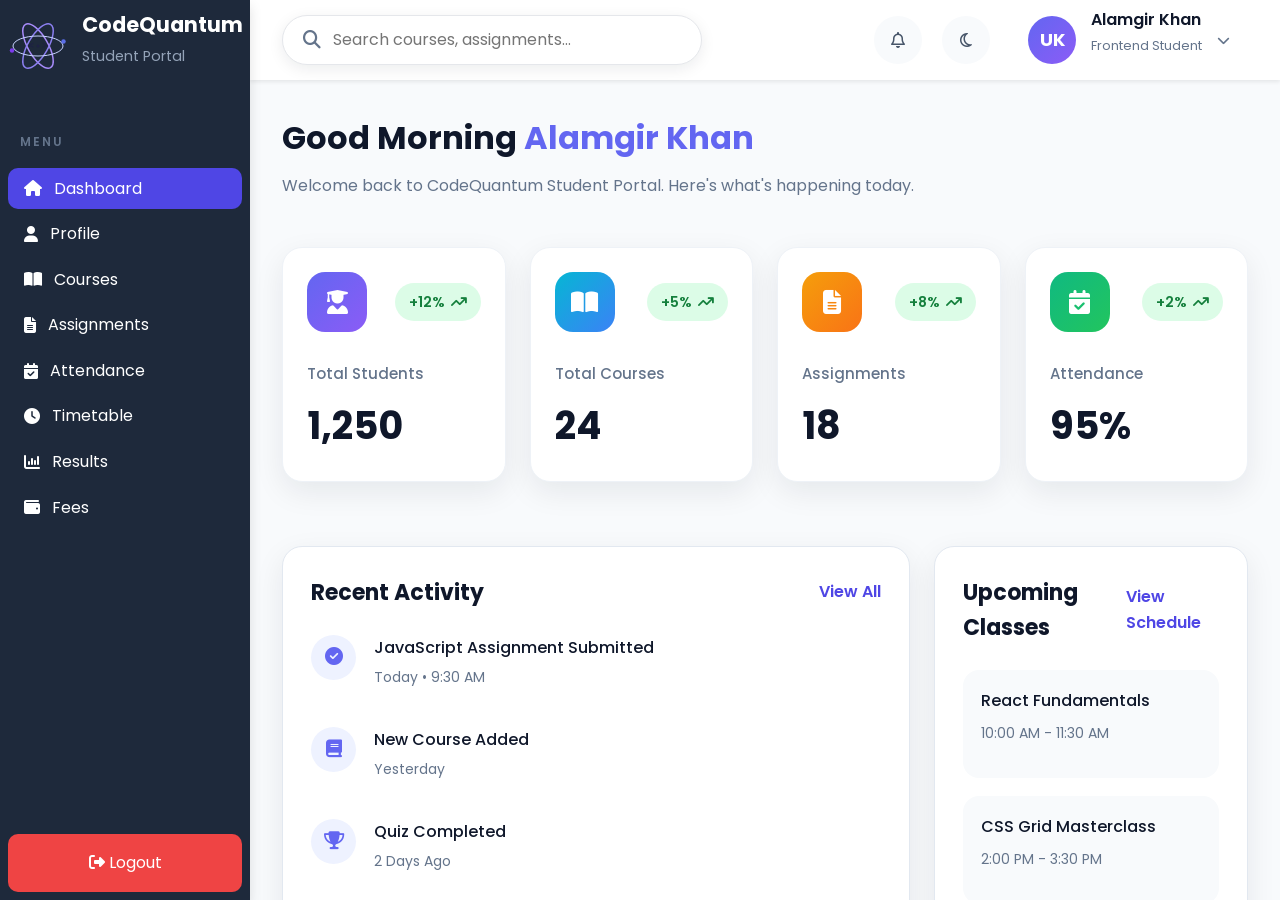
==== index.html @ ae601ecf "feat: add course progress section" ====
<!DOCTYPE html>
<html lang="en">

<head>
    <meta charset="UTF-8">
    <meta name="viewport" content="width=device-width, initial-scale=1.0">
    <title>CodeQuantum Student Portal</title>

    <!-- Font Awesome -->
    <link rel="stylesheet" href="https://cdnjs.cloudflare.com/ajax/libs/font-awesome/6.6.0/css/all.min.css">

    <!-- Main CSS -->
    <link rel="stylesheet" href="./css/main.css">
</head>

<body>

    <div class="app">

        <!-- Sidebar -->
        <aside class="sidebar">

            <!-- Logo -->
            <div class="logo">

                <div class="atom-logo">

                    <svg viewBox="0 0 240 200" xmlns="http://www.w3.org/2000/svg">
 
                        <!-- Orbit Rings -->
                        <ellipse cx="120" cy="100" rx="100" ry="40"
                            fill="none"
                            stroke="#a78bfa"
                            stroke-width="6"
                            transform="rotate(60 120 100)" />
 
                        <ellipse cx="120" cy="100" rx="100" ry="40"
                            fill="none"
                            stroke="#8b7ff0"
                            stroke-width="6"
                            transform="rotate(-60 120 100)" />
 
                        <ellipse cx="120" cy="100" rx="100" ry="40"
                            fill="none"
                            stroke="#c7d2fe"
                            stroke-width="4" />
 
                        <!-- Electrons -->
                        <circle cx="16" cy="118" r="9" fill="#7c3aed" />
                        <circle cx="222" cy="82" r="9" fill="#5b6ee8" />
 
                        <!-- Center -->
                        <g transform="translate(120,100)">
                            <text
                                x="-38"
                                y="8"
                                font-family="Menlo, Consolas, monospace"
                                font-size="34"
                                font-weight="600"
                                fill="#1e2144">&lt;</text>
 
                            <circle cx="0" cy="0" r="6" fill="#1e2144" />
 
                            <text
                                x="18"
                                y="8"
                                font-family="Menlo, Consolas, monospace"
                                font-size="34"
                                font-weight="600"
                                fill="#1e2144">&gt;</text>
                        </g>
 
                    </svg>

                </div>

                <div class="logo-text">
                    <h1>CodeQuantum</h1>
                    <p>Student Portal</p>
                </div>

            </div>

            <!-- Navigation -->
            <nav class="navigation">

                <h3 class="menu-title">MENU</h3>

                <ul>

                    <li>
                        <a href="index.html" class="active">
                            <i class="fa-solid fa-house"></i>
                            <span>Dashboard</span>
                        </a>
                    </li>

                    <li>
                        <a href="profile.html">
                            <i class="fa-solid fa-user"></i>
                            <span>Profile</span>
                        </a>
                    </li>

                    <li>
                        <a href="courses.html">
                            <i class="fa-solid fa-book-open"></i>
                            <span>Courses</span>
                        </a>
                    </li>

                    <li>
                        <a href="assignments.html">
                            <i class="fa-solid fa-file-lines"></i>
                            <span>Assignments</span>
                        </a>
                    </li>

                    <li>
                        <a href="attendance.html">
                            <i class="fa-solid fa-calendar-check"></i>
                            <span>Attendance</span>
                        </a>
                    </li>

                    <li>
                        <a href="timetable.html">
                            <i class="fa-solid fa-clock"></i>
                            <span>Timetable</span>
                        </a>
                    </li>

                    <li>
                        <a href="results.html">
                            <i class="fa-solid fa-chart-column"></i>
                            <span>Results</span>
                        </a>
                    </li>

                    <li>
                        <a href="fees.html">
                            <i class="fa-solid fa-wallet"></i>
                            <span>Fees</span>
                        </a>
                    </li>

                </ul>

            </nav>

            <!-- Logout -->
            <div class="logout">

                <button>
 
                    <i class="fa-solid fa-right-from-bracket"></i>
 
                    <span>Logout</span>
 
                </button>

            </div>

        </aside>

        <!--  Main Content -->
        <main class="main-content">

            <!-- Header -->
            <header class="header">

                <!-- Header Left -->
                <div class="header-left">

                    <!-- Menu Button -->
                    <button class="menu-toggle" aria-label="Open Sidebar">
                        <i class="fa-solid fa-bars"></i>
                    </button>

                    <!-- Search -->
                    <div class="search-box">

                        <i class="fa-solid fa-magnifying-glass"></i>

                        <input type="search" placeholder="Search courses, assignments..." aria-label="Search">

                    </div>

                </div>

                <!-- Header Right -->
                <div class="header-right">

                    <!-- Notifications -->
                    <button class="icon-button" aria-label="Notifications">
                        <i class="fa-regular fa-bell"></i>
                    </button>

                    <!-- Dark Mode -->
                    <button class="icon-button" aria-label="Toggle Theme">
                        <i class="fa-regular fa-moon"></i>
                    </button>

                    <!-- Profile -->
                    <div class="profile">

                        <div class="profile-avatar">
                            UK
                        </div>

                        <div class="profile-info">
                            <h4>Alamgir Khan</h4>
                            <p>Frontend Student</p>
                        </div>

                        <i class="fa-solid fa-chevron-down"></i>

                    </div>

                </div>

            </header>

            <!-- Dashboard -->
            <section class="dashboard">

                <!-- Sprint 3 -->
                <!-- Dashboard Cards -->

                <!-- Sprint 4 -->
                <!-- Welcome Banner -->

                <!-- Welcome Section -->

                <div class="welcome-section">

                    <div class="welcome-text">

                        <h2>Good Morning
                            <span>Alamgir Khan</span>
                        </h2>

                        <p>
                            Welcome back to CodeQuantum Student Portal. Here's what's happening today.
                        </p>

                    </div>

                </div>

                <!-- Statistics -->

                <div class="stats-grid">

                    <!-- Students Card -->
                    <div class="stat-card">
                        <div class="card-header">
                            <div class="card-icon students">
                                <i class="fa-solid fa-user-graduate"></i>
                            </div>
                            <span class="growth positive">
                                +12%
                                <i class="fa-solid fa-arrow-trend-up"></i>
                            </span>
                        </div>
                        <div class="card-body">
                            <h4>Total Students</h4>
                            <h2>1,250</h2>
                        </div>
                    </div>

                    <!-- Courses Card -->
                    <div class="stat-card">
                        <div class="card-header">
                            <div class="card-icon courses">
                                <i class="fa-solid fa-book-open"></i>
                            </div>
                            <span class="growth positive">
                                +5%
                                <i class="fa-solid fa-arrow-trend-up"></i>
                            </span>
                        </div>
                        <div class="card-body">
                            <h4>Total Courses</h4>
                            <h2>24</h2>
                        </div>
                    </div>

                    <!-- Assignments Card -->
                    <div class="stat-card">
                        <div class="card-header">
                            <div class="card-icon assignments">
                                <i class="fa-solid fa-file-lines"></i>
                            </div>
                            <span class="growth positive">
                                +8%
                                <i class="fa-solid fa-arrow-trend-up"></i>
                            </span>
                        </div>
                        <div class="card-body">
                            <h4>Assignments</h4>
                            <h2>18</h2>
                        </div>
                    </div>

                    <!-- Attendance Card -->
                    <div class="stat-card">
                        <div class="card-header">
                            <div class="card-icon attendance">
                                <i class="fa-solid fa-calendar-check"></i>
                            </div>
                            <span class="growth positive">
                                +2%
                                <i class="fa-solid fa-arrow-trend-up"></i>
                            </span>
                        </div>
                        <div class="card-body">
                            <h4>Attendance</h4>
                            <h2>95%</h2>
                        </div>
                    </div>

                </div>

                <!-- Sprint 5 -->
                <!-- Charts -->

                <!-- Sprint 6 -->
                <!-- Tables -->

                <!-- Dashboard Bottom -->
                <div class="dashboard-bottom">

                    <!-- Recent Activity -->
                    <div class="activity-card">

                        <div class="section-title">
                            <h3>Recent Activity</h3>
                            <a href="#">View All</a>
                        </div>

                        <ul class="activity-list">

                            <li>
                                <i class="fa-solid fa-circle-check"></i>
                                <div>
                                    <h4>JavaScript Assignment Submitted</h4>
                                    <p>Today • 9:30 AM</p>
                                </div>
                            </li>

                            <li>
                                <i class="fa-solid fa-book"></i>
                                <div>
                                    <h4>New Course Added</h4>
                                    <p>Yesterday</p>
                                </div>
                            </li>

                            <li>
                                <i class="fa-solid fa-trophy"></i>
                                <div>
                                    <h4>Quiz Completed</h4>
                                    <p>2 Days Ago</p>
                                </div>
                            </li>

                        </ul>

                    </div>

                    <!-- Upcoming Classes -->
                    <div class="schedule-card">

                        <div class="section-title">
                            <h3>Upcoming Classes</h3>
                            <a href="#">View Schedule</a>
                        </div>

                        <div class="schedule-item">
                            <h4>React Fundamentals</h4>
                            <p>10:00 AM - 11:30 AM</p>
                        </div>

                        <div class="schedule-item">
                            <h4>CSS Grid Masterclass</h4>
                            <p>2:00 PM - 3:30 PM</p>
                        </div>

                        <div class="schedule-item">
                            <h4>JavaScript ES6</h4>
                            <p>4:00 PM - 5:30 PM</p>
                        </div>

                    </div>

                </div>

                <!-- ========================================================= -->
                <!-- Learning Progress -->
                <!-- ========================================================= -->
                <div class="progress-section">

                    <div class="section-title">
                        <h3>Learning Progress</h3>
                        <a href="#">View Details</a>
                    </div>

                    <div class="progress-grid">

                        <!-- HTML -->
                        <div class="progress-card">
                            <div class="progress-info">
                                <h4>HTML</h4>
                                <span>95%</span>
                            </div>
                            <div class="progress-bar">
                                <div class="progress-fill html"></div>
                            </div>
                        </div>

                        <!-- CSS -->
                        <div class="progress-card">
                            <div class="progress-info">
                                <h4>CSS</h4>
                                <span>90%</span>
                            </div>
                            <div class="progress-bar">
                                <div class="progress-fill css"></div>
                            </div>
                        </div>

                        <!-- JavaScript -->
                        <div class="progress-card">
                            <div class="progress-info">
                                <h4>JavaScript</h4>
                                <span>70%</span>
                            </div>
                            <div class="progress-bar">
                                <div class="progress-fill js"></div>
                            </div>
                        </div>

                    </div>

                </div>

                <!-- ========================================================= -->
                <!-- Upcoming Assignments -->
                <!-- ========================================================= -->
                <section class="assignments-section">

                    <div class="section-title">
                        <h3>Upcoming Assignments</h3>
                        <a href="#">View All</a>
                    </div>

                    <div class="assignment-card">
                        <div class="assignment-left">
                            <i class="fa-solid fa-file-code"></i>
                            <div>
                                <h4>JavaScript Student Portal</h4>
                                <p>Due Tomorrow</p>
                            </div>
                        </div>
                        <div class="assignment-right">
                            <span class="status in-progress">In Progress</span>
                            <span>80%</span>
                        </div>
                    </div>

                    <div class="assignment-card">
                        <div class="assignment-left">
                            <i class="fa-solid fa-palette"></i>
                            <div>
                                <h4>CSS Dashboard Design</h4>
                                <p>15 July 2026</p>
                            </div>
                        </div>
                        <div class="assignment-right">
                            <span class="status pending">Pending</span>
                            <span>45%</span>
                        </div>
                    </div>

                    <div class="assignment-card">
                        <div class="assignment-left">
                            <i class="fa-brands fa-react"></i>
                            <div>
                                <h4>React Fundamentals</h4>
                                <p>18 July 2026</p>
                            </div>
                        </div>
                        <div class="assignment-right">
                            <span class="status not-started">Not Started</span>
                            <span>10%</span>
                        </div>
                    </div>

                </section>

                <!-- ========================================================= -->
                <!-- Course Progress -->
                <!-- ========================================================= -->
                <section class="course-progress">

                    <div class="section-title">
                        <h3>Course Progress</h3>
                        <a href="#">View Details</a>
                    </div>

                    <div class="progress-item">
                        <div class="progress-header">
                            <span>HTML & CSS</span>
                            <span>100%</span>
                        </div>
                        <div class="progress-bar">
                            <div class="progress-fill html"></div>
                        </div>
                    </div>

                    <div class="progress-item">
                        <div class="progress-header">
                            <span>JavaScript</span>
                            <span>80%</span>
                        </div>
                        <div class="progress-bar">
                            <div class="progress-fill javascript"></div>
                        </div>
                    </div>

                    <div class="progress-item">
                        <div class="progress-header">
                            <span>React.js</span>
                            <span>50%</span>
                        </div>
                        <div class="progress-bar">
                            <div class="progress-fill react"></div>
                        </div>
                    </div>

                    <div class="progress-item">
                        <div class="progress-header">
                            <span>Git & GitHub</span>
                            <span>90%</span>
                        </div>
                        <div class="progress-bar">
                            <div class="progress-fill git"></div>
                        </div>
                    </div>

                </section>

            </section>

        </main>

    </div>

</body>

</html>
---- css/main.css ----
@import url("./base/global.css");
@import url("./base/typography.css");
@import url("./base/variables.css");
@import url("./base/reset.css");

/* layout */

@import url("./layout/layout.css");
@import url("./layout/sidebar.css");
@import url("./layout/header.css");

/* pages */

@import url("./pages/dashboard.css");
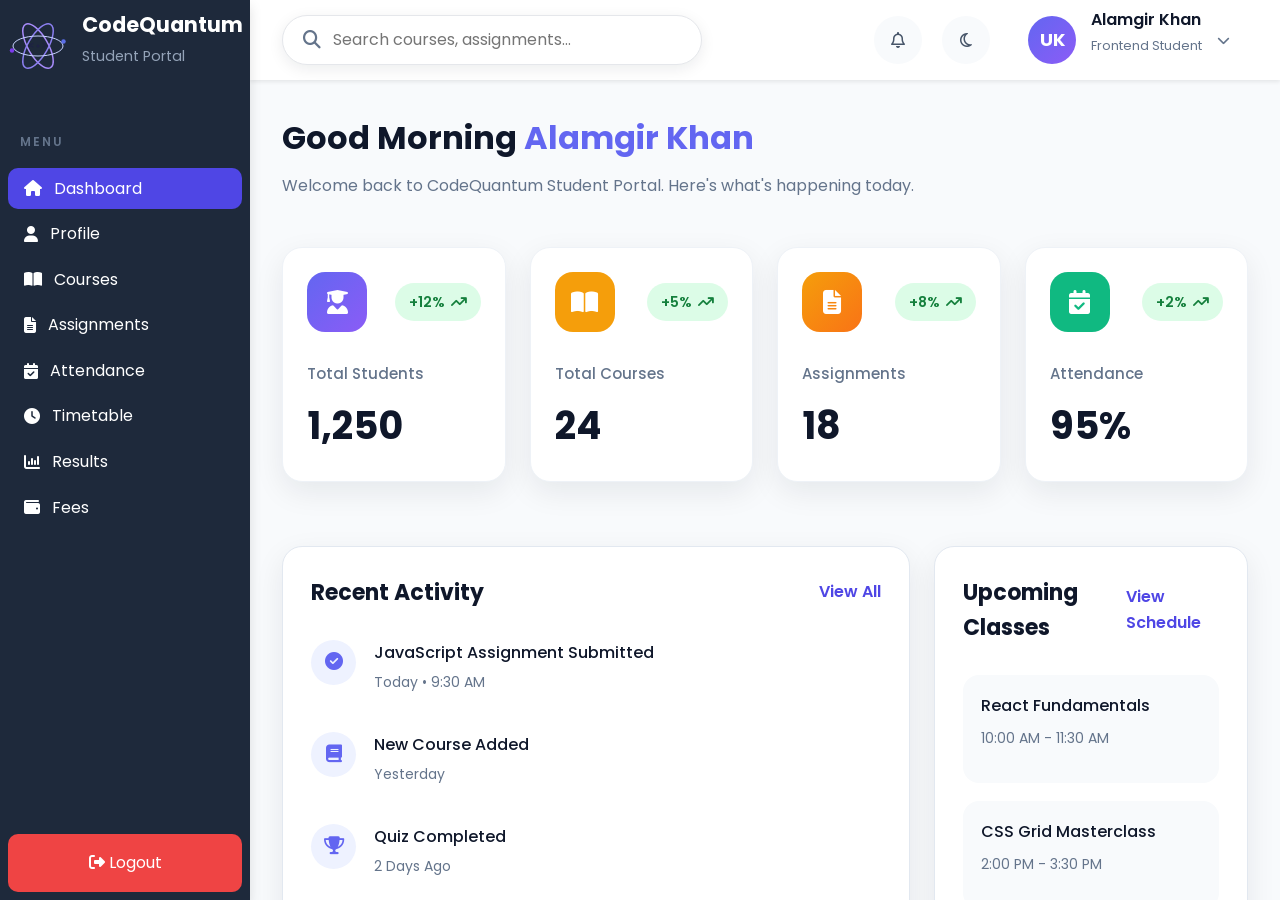
==== commit 139e6b20: "feat: create courses page header" ====
--- a/index.html
+++ b/index.html
@@ -96,49 +96,49 @@
                     </li>
 
                     <li>
-                        <a href="profile.html">
+                        <a href="./pages/profile.html">
                             <i class="fa-solid fa-user"></i>
                             <span>Profile</span>
                         </a>
                     </li>
 
                     <li>
-                        <a href="courses.html">
+                        <a href="./pages/courses.html">
                             <i class="fa-solid fa-book-open"></i>
                             <span>Courses</span>
                         </a>
                     </li>
 
                     <li>
-                        <a href="assignments.html">
+                        <a href="./pages/assignments.html">
                             <i class="fa-solid fa-file-lines"></i>
                             <span>Assignments</span>
                         </a>
                     </li>
 
                     <li>
-                        <a href="attendance.html">
+                        <a href="./pages/attendance.html">
                             <i class="fa-solid fa-calendar-check"></i>
                             <span>Attendance</span>
                         </a>
                     </li>
 
                     <li>
-                        <a href="timetable.html">
+                        <a href="./pages/timetable.html">
                             <i class="fa-solid fa-clock"></i>
                             <span>Timetable</span>
                         </a>
                     </li>
 
                     <li>
-                        <a href="results.html">
+                        <a href="./pages/results.html">
                             <i class="fa-solid fa-chart-column"></i>
                             <span>Results</span>
                         </a>
                     </li>
 
                     <li>
-                        <a href="fees.html">
+                        <a href="./pages/fees.html">
                             <i class="fa-solid fa-wallet"></i>
                             <span>Fees</span>
                         </a>
@@ -551,6 +551,41 @@
 
                 </section>
 
+                <!-- ========================================================= -->
+                <!-- Quick Actions -->
+                <!-- ========================================================= -->
+                <section class="quick-actions">
+
+                    <div class="section-title">
+                        <h3>Quick Actions</h3>
+                    </div>
+
+                    <div class="actions-grid">
+
+                        <a href="courses.html" class="action-card">
+                            <i class="fa-solid fa-book-open"></i>
+                            <span>View Courses</span>
+                        </a>
+
+                        <a href="assignments.html" class="action-card">
+                            <i class="fa-solid fa-file-lines"></i>
+                            <span>Assignments</span>
+                        </a>
+
+                        <a href="timetable.html" class="action-card">
+                            <i class="fa-solid fa-calendar-days"></i>
+                            <span>Timetable</span>
+                        </a>
+
+                        <a href="fees.html" class="action-card">
+                            <i class="fa-solid fa-wallet"></i>
+                            <span>Pay Fees</span>
+                        </a>
+
+                    </div>
+
+                </section>
+
             </section>
 
         </main>
--- a/css/main.css
+++ b/css/main.css
@@ -11,4 +11,6 @@
 
 /* pages */
 
-@import url("./pages/dashboard.css");+@import url("./pages/dashboard.css");
+@import url("./pages/profile.css");
+@import url("./pages/courses.css");
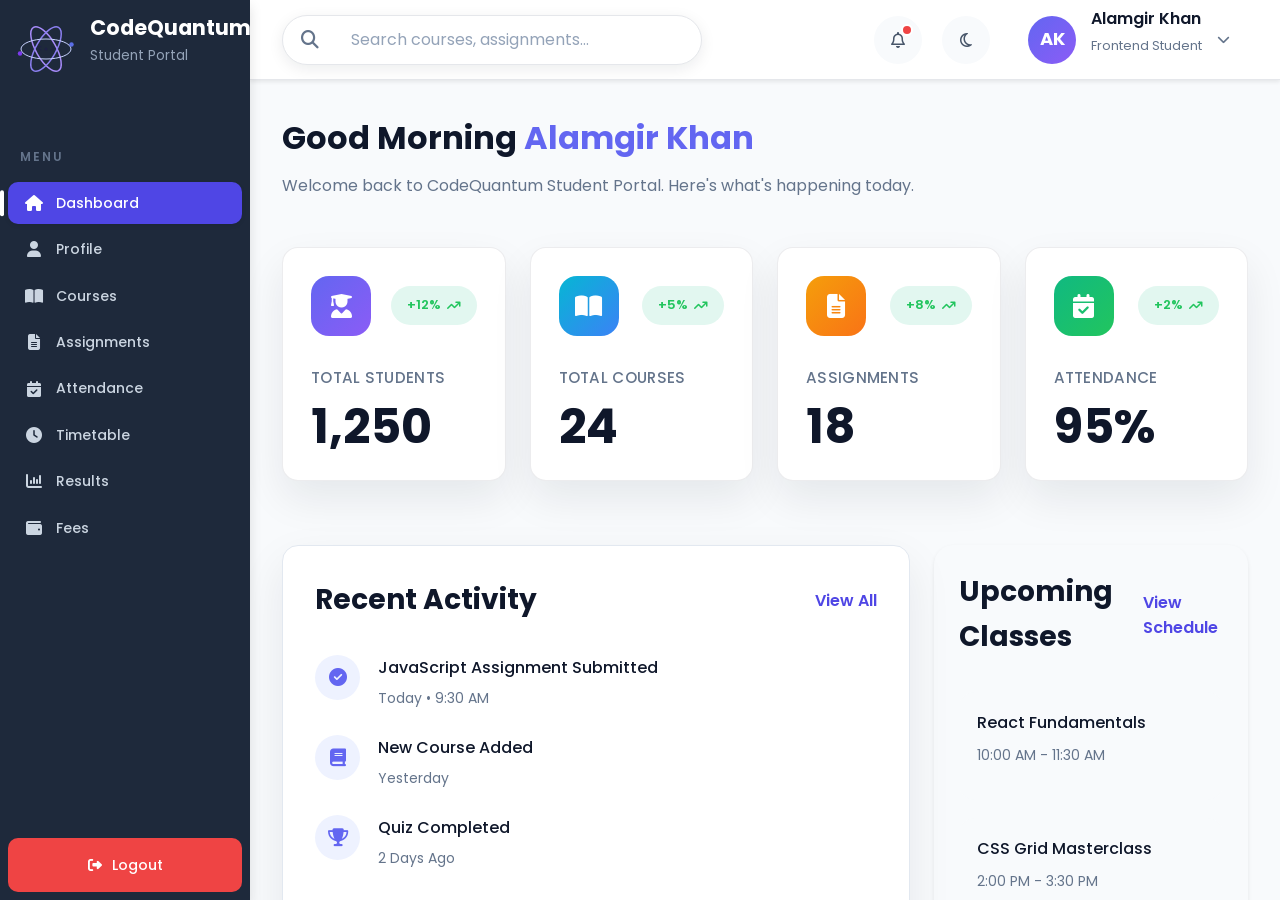
==== commit 312bed9b: "Update File" ====
--- a/index.html
+++ b/index.html
@@ -4,6 +4,7 @@
 <head>
     <meta charset="UTF-8">
     <meta name="viewport" content="width=device-width, initial-scale=1.0">
+    <meta name="description" content="CodeQuantum Student Portal — track courses, assignments, attendance, timetable, results and fees.">
     <title>CodeQuantum Student Portal</title>
 
     <!-- Font Awesome -->
@@ -89,7 +90,7 @@
                 <ul>
 
                     <li>
-                        <a href="index.html" class="active">
+                        <a href="index.html" class="active" aria-current="page">
                             <i class="fa-solid fa-house"></i>
                             <span>Dashboard</span>
                         </a>
@@ -124,7 +125,7 @@
                     </li>
 
                     <li>
-                        <a href="./pages/timetable.html">
+                        <a href="./pages/timetables.html">
                             <i class="fa-solid fa-clock"></i>
                             <span>Timetable</span>
                         </a>
@@ -151,7 +152,7 @@
             <!-- Logout -->
             <div class="logout">
 
-                <button>
+                <button type="button">
  
                     <i class="fa-solid fa-right-from-bracket"></i>
  
@@ -173,7 +174,7 @@
                 <div class="header-left">
 
                     <!-- Menu Button -->
-                    <button class="menu-toggle" aria-label="Open Sidebar">
+                    <button class="menu-toggle" id="menuToggle" type="button" aria-label="Open Sidebar" aria-expanded="true">
                         <i class="fa-solid fa-bars"></i>
                     </button>
 
@@ -192,20 +193,20 @@
                 <div class="header-right">
 
                     <!-- Notifications -->
-                    <button class="icon-button" aria-label="Notifications">
+                    <button class="icon-button has-badge" type="button" aria-label="Notifications">
                         <i class="fa-regular fa-bell"></i>
                     </button>
 
                     <!-- Dark Mode -->
-                    <button class="icon-button" aria-label="Toggle Theme">
+                    <button class="icon-button" id="themeToggle" type="button" aria-label="Toggle Theme">
                         <i class="fa-regular fa-moon"></i>
                     </button>
 
                     <!-- Profile -->
-                    <div class="profile">
+                    <div class="profile" tabindex="0">
 
                         <div class="profile-avatar">
-                            UK
+                            AK
                         </div>
 
                         <div class="profile-info">
@@ -223,12 +224,6 @@
 
             <!-- Dashboard -->
             <section class="dashboard">
-
-                <!-- Sprint 3 -->
-                <!-- Dashboard Cards -->
-
-                <!-- Sprint 4 -->
-                <!-- Welcome Banner -->
 
                 <!-- Welcome Section -->
 
@@ -321,12 +316,6 @@
                     </div>
 
                 </div>
-
-                <!-- Sprint 5 -->
-                <!-- Charts -->
-
-                <!-- Sprint 6 -->
-                <!-- Tables -->
 
                 <!-- Dashboard Bottom -->
                 <div class="dashboard-bottom">
@@ -562,22 +551,22 @@
 
                     <div class="actions-grid">
 
-                        <a href="courses.html" class="action-card">
+                        <a href="./pages/courses.html" class="action-card">
                             <i class="fa-solid fa-book-open"></i>
                             <span>View Courses</span>
                         </a>
 
-                        <a href="assignments.html" class="action-card">
+                        <a href="./pages/assignments.html" class="action-card">
                             <i class="fa-solid fa-file-lines"></i>
                             <span>Assignments</span>
                         </a>
 
-                        <a href="timetable.html" class="action-card">
+                        <a href="./pages/timetables.html" class="action-card">
                             <i class="fa-solid fa-calendar-days"></i>
                             <span>Timetable</span>
                         </a>
 
-                        <a href="fees.html" class="action-card">
+                        <a href="./pages/fees.html" class="action-card">
                             <i class="fa-solid fa-wallet"></i>
                             <span>Pay Fees</span>
                         </a>
@@ -592,6 +581,29 @@
 
     </div>
 
+    <!-- Config -->
+    <script src="./js/config/config.js"></script>
+
+    <!-- Utils -->
+    <script src="./js/utils/constants.js"></script>
+    <script src="./js/utils/storage.js"></script>
+    <script src="./js/utils/helpers.js"></script>
+    <script src="./js/utils/validators.js"></script>
+    <script src="./js/utils/formatter.js"></script>
+
+    <!-- Components -->
+    <script src="./js/components/navbar.js"></script>
+    <script src="./js/components/sidebar.js"></script>
+    <script src="./js/components/modal.js"></script>
+
+    <!-- Pages -->
+    <script src="./js/pages/dashboard.js"></script>
+
+    <!-- App -->
+    <script src="./js/app.js"></script>
+
 </body>
 
-</html>+</html>
+
+</div>
--- a/css/main.css
+++ b/css/main.css
@@ -2,6 +2,15 @@
 @import url("./base/typography.css");
 @import url("./base/variables.css");
 @import url("./base/reset.css");
+
+/* components */
+
+@import url("./components/badges.css");
+@import url("./components/buttons.css");
+@import url("./components/cards.css");
+@import url("./components/forms.css");
+@import url("./components/modal.css");
+@import url("./components/tables.css");
 
 /* layout */
 
@@ -13,4 +22,15 @@
 
 @import url("./pages/dashboard.css");
 @import url("./pages/profile.css");
-@import url("./pages/courses.css");+@import url("./pages/courses.css");
+@import url("./pages/assignments.css");
+@import url("./pages/attendance.css");
+@import url("./pages/timetable.css");
+@import url("./pages/results.css");
+
+/* responsive */
+
+@import url("./responsive/mobile.css");
+@import url("./responsive/tablet.css");
+@import url("./responsive/smalldevice.css");
+@import url("./responsive/desktop.css");
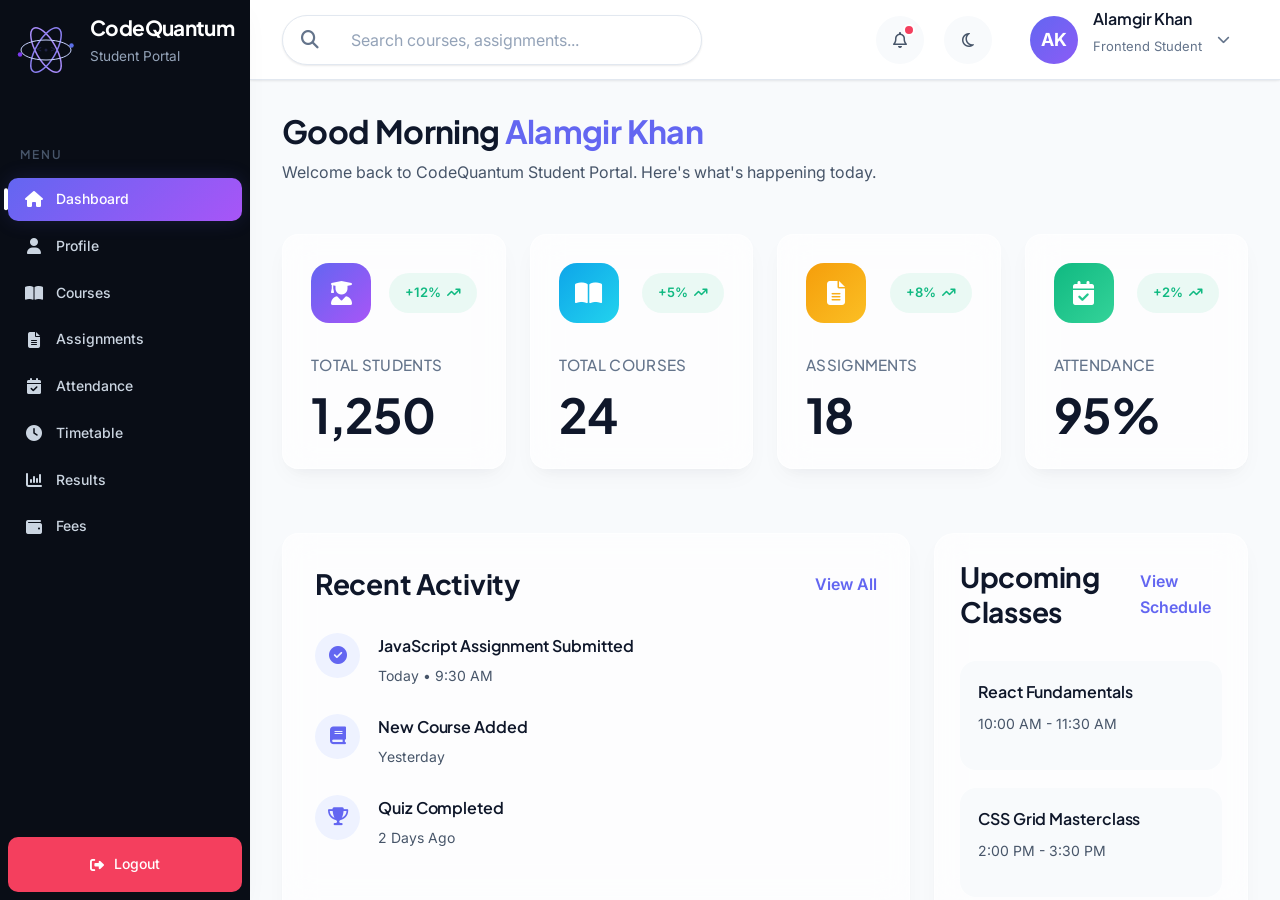
==== commit 50e827b6: "fix: repair broken JS runtime and add working dark mode Fix invalid optional-chaining syntax (`? .`," ====
--- a/index.html
+++ b/index.html
@@ -6,6 +6,22 @@
     <meta name="viewport" content="width=device-width, initial-scale=1.0">
     <meta name="description" content="CodeQuantum Student Portal — track courses, assignments, attendance, timetable, results and fees.">
     <title>CodeQuantum Student Portal</title>
+
+    <!-- Apply saved theme before paint to avoid a flash of the wrong theme -->
+    <script>
+        (function () {
+            try {
+                var t = localStorage.getItem('cq_theme');
+                if (t) document.documentElement.setAttribute('data-theme', JSON.parse(t));
+            } catch (e) {}
+        })();
+    </script>
+
+    <!-- Fonts -->
+    <link rel="preconnect" href="https://fonts.googleapis.com">
+    <link rel="preconnect" href="https://fonts.gstatic.com" crossorigin>
+    <link rel="stylesheet"
+        href="https://fonts.googleapis.com/css2?family=Inter:wght@300;400;500;600;700;800&family=Plus+Jakarta+Sans:wght@500;600;700;800&display=swap">
 
     <!-- Font Awesome -->
     <link rel="stylesheet" href="https://cdnjs.cloudflare.com/ajax/libs/font-awesome/6.6.0/css/all.min.css">
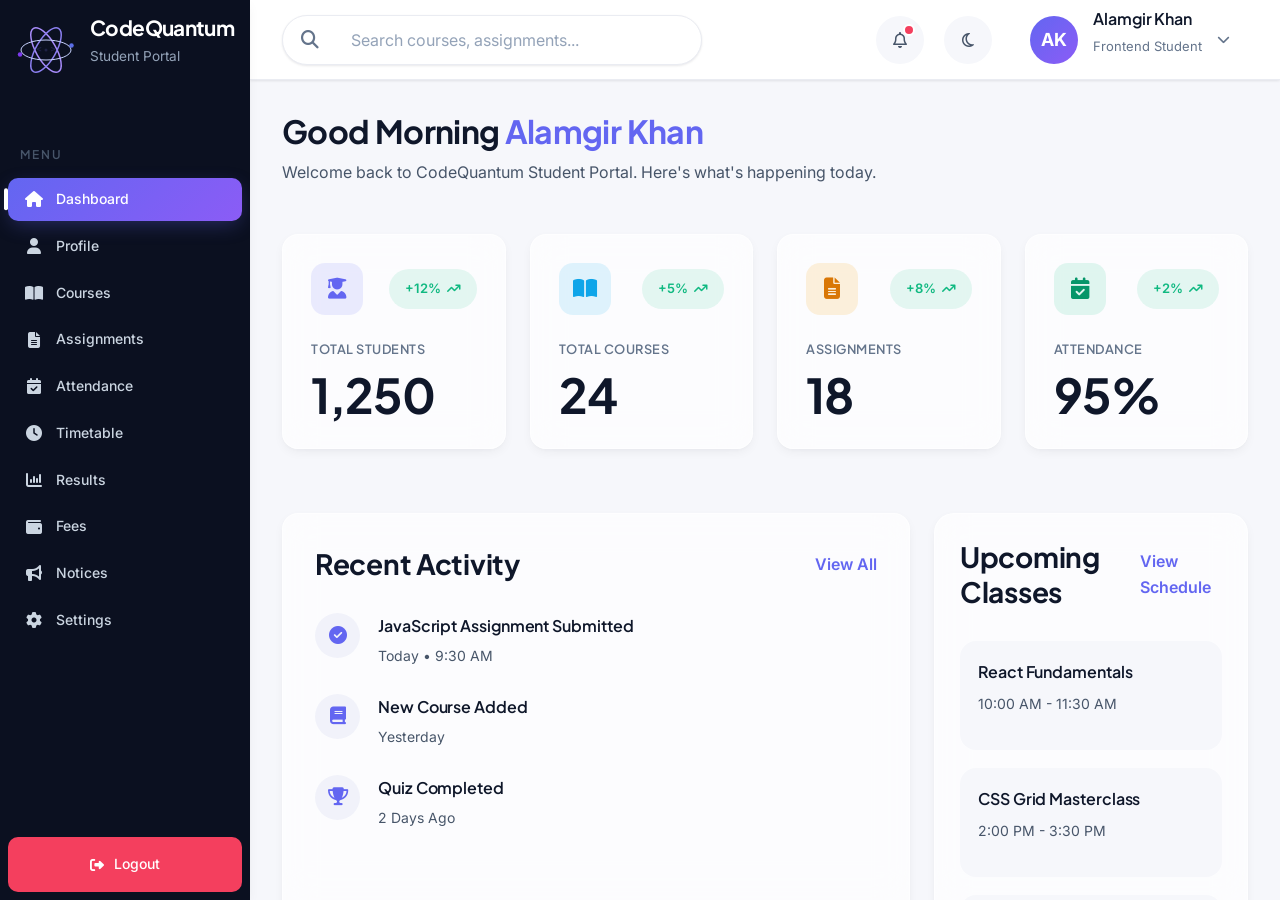
==== commit 3c72eb1e: "feat: polish dashboard cards, working buttons, mobile sidebar, and toasts - Fix dashboard Learning P" ====
--- a/index.html
+++ b/index.html
@@ -161,6 +161,20 @@
                         </a>
                     </li>
 
+                    <li>
+                        <a href="./pages/notices.html">
+                            <i class="fa-solid fa-bullhorn"></i>
+                            <span>Notices</span>
+                        </a>
+                    </li>
+
+                    <li>
+                        <a href="./pages/settings.html">
+                            <i class="fa-solid fa-gear"></i>
+                            <span>Settings</span>
+                        </a>
+                    </li>
+
                 </ul>
 
             </nav>
@@ -608,6 +622,7 @@
     <script src="./js/utils/formatter.js"></script>
 
     <!-- Components -->
+    <script src="./js/components/toast.js"></script>
     <script src="./js/components/navbar.js"></script>
     <script src="./js/components/sidebar.js"></script>
     <script src="./js/components/modal.js"></script>
--- a/css/main.css
+++ b/css/main.css
@@ -11,6 +11,7 @@
 @import url("./components/forms.css");
 @import url("./components/modal.css");
 @import url("./components/tables.css");
+@import url("./components/toast.css");
 
 /* layout */
 
@@ -27,6 +28,9 @@
 @import url("./pages/attendance.css");
 @import url("./pages/timetable.css");
 @import url("./pages/results.css");
+@import url("./pages/fees.css");
+@import url("./pages/notices.css");
+@import url("./pages/settings.css");
 
 /* responsive */
 
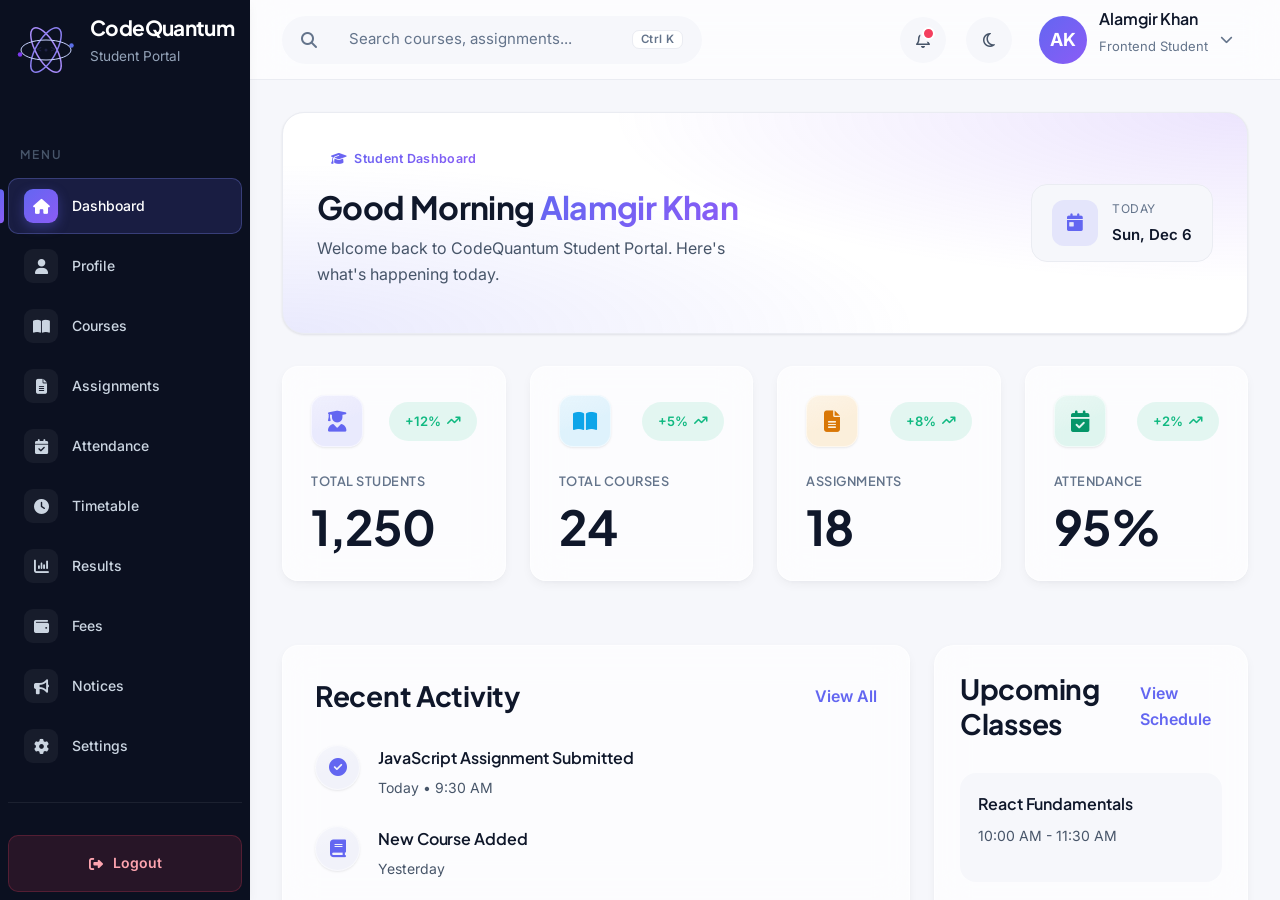
==== commit 1ba9bff3: "Professionalize dashboard welcome section Replace the bare greeting heading with a polished hero ban" ====
--- a/index.html
+++ b/index.html
@@ -261,6 +261,10 @@
 
                     <div class="welcome-text">
 
+                        <span class="welcome-eyebrow">
+                            <i class="fa-solid fa-graduation-cap"></i> Student Dashboard
+                        </span>
+
                         <h2>Good Morning
                             <span>Alamgir Khan</span>
                         </h2>
@@ -269,6 +273,14 @@
                             Welcome back to CodeQuantum Student Portal. Here's what's happening today.
                         </p>
 
+                    </div>
+
+                    <div class="welcome-meta">
+                        <i class="fa-solid fa-calendar-day"></i>
+                        <div>
+                            <small>Today</small>
+                            <strong id="welcomeDate">Today</strong>
+                        </div>
                     </div>
 
                 </div>
--- a/css/main.css
+++ b/css/main.css
@@ -8,6 +8,7 @@
 @import url("./components/badges.css");
 @import url("./components/buttons.css");
 @import url("./components/cards.css");
+@import url("./components/icons.css");
 @import url("./components/forms.css");
 @import url("./components/modal.css");
 @import url("./components/tables.css");
